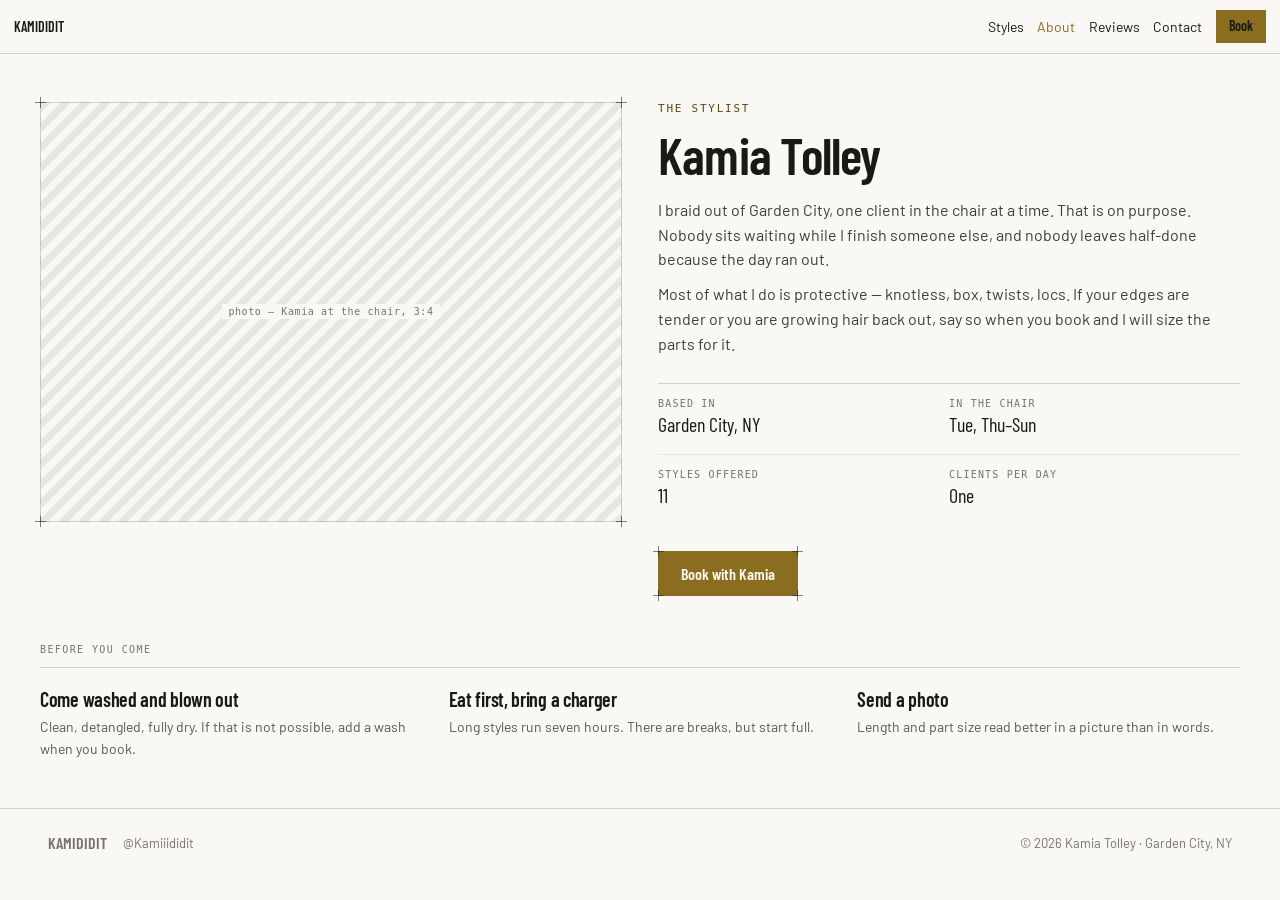
==== about.html @ e4495ba7 "Strip repo down to just the website Moves site/ contents up to the repo root and removes the Claude " ====
<!DOCTYPE html>
<html lang="en">
<head>
<meta charset="utf-8">
<meta name="viewport" content="width=device-width, initial-scale=1">
<title>About Kamia — KamiDidIt</title>
<meta name="description" content="Kamia Tolley braids one client at a time out of Garden City, NY. Read what to know before you sit down.">
<link rel="stylesheet" href="assets/styles.css">
<link rel="stylesheet" href="assets/site.css">
</head>
<body>

<header class="nav site-nav">
  <a class="nav-brand" href="index.html">KAMIDIDIT</a>
  <nav class="nav-links">
    <a href="index.html">Styles</a>
    <a href="about.html" aria-current="page">About</a>
    <a href="reviews.html">Reviews</a>
    <a href="contact.html">Contact</a>
  </nav>
  <a class="btn btn-primary" href="book.html">Book</a>
  <button class="nav-toggle" id="navToggle" aria-expanded="false" aria-controls="navPanel" aria-label="Menu">
    <svg width="20" height="20" viewBox="0 0 24 24" fill="none" stroke="currentColor" stroke-width="1.5"><path d="M3 6h18M3 12h18M3 18h18"/></svg>
  </button>
  <div class="nav-panel" id="navPanel">
    <a href="index.html">Styles</a>
    <a href="about.html" aria-current="page">About</a>
    <a href="reviews.html">Reviews</a>
    <a href="contact.html">Contact</a>
    <a class="btn btn-primary" href="book.html">Book an appointment</a>
  </div>
</header>

<div class="about-grid">
  <div class="ph blueprint" style="height:420px"><i class="corner tl"></i><i class="corner tr"></i><i class="corner bl"></i><i class="corner br"></i><span>photo — Kamia at the chair, 3:4</span></div>
  <div>
    <div class="page-kicker">THE STYLIST</div>
    <h1>Kamia Tolley</h1>
    <p>I braid out of Garden City, one client in the chair at a time. That is on purpose. Nobody sits waiting while I finish someone else, and nobody leaves half-done because the day ran out.</p>
    <p>Most of what I do is protective — knotless, box, twists, locs. If your edges are tender or you are growing hair back out, say so when you book and I will size the parts for it.</p>
    <div class="about-stats">
      <div><div class="eyebrow">BASED IN</div><div class="value">Garden City, NY</div></div>
      <div><div class="eyebrow">IN THE CHAIR</div><div class="value">Tue, Thu–Sun</div></div>
      <div><div class="eyebrow">STYLES OFFERED</div><div class="value">11</div></div>
      <div><div class="eyebrow">CLIENTS PER DAY</div><div class="value">One</div></div>
    </div>
    <a class="btn btn-primary blueprint" href="book.html" style="padding:12px 22px;font-size:16px;margin-top:26px"><i class="corner tl"></i><i class="corner tr"></i><i class="corner bl"></i><i class="corner br"></i>Book with Kamia</a>
  </div>
</div>

<div class="section-rule">
  <div class="eyebrow">BEFORE YOU COME</div>
  <div class="prep-grid">
    <div><h4>Come washed and blown out</h4><p>Clean, detangled, fully dry. If that is not possible, add a wash when you book.</p></div>
    <div><h4>Eat first, bring a charger</h4><p>Long styles run seven hours. There are breaks, but start full.</p></div>
    <div><h4>Send a photo</h4><p>Length and part size read better in a picture than in words.</p></div>
  </div>
</div>

<footer class="site-footer">
  <span class="nav-brand">KAMIDIDIT</span>
  <span>@Kamiiididit</span>
  <span class="copyright">© 2026 Kamia Tolley · Garden City, NY</span>
</footer>

<script src="assets/site.js"></script>
</body>
</html>
---- assets/styles.css ----
/* Industry — design-system tokens and component classes. This file is the source of truth for the system's look; retune it here and see readme.md. */
@import url('https://fonts.googleapis.com/css2?family=Barlow:wght@400;500;700&family=Barlow+Condensed:wght@400;600&display=swap');

:root {
  --color-bg: #f2f2f3;
  --color-surface: #e9e9ea;
  --color-text: #1d1f20;
  --color-accent: #5980a6;
  --color-accent-2: #728fab;
  --color-divider: color-mix(in srgb, #1d1f20 16%, transparent);

  /* Tonal ramps — generated in OKLCH on one shared lightness scale, so the
     same step of any role matches the others in visual value. */
  --color-neutral-100: #f5f5f8;
  --color-neutral-200: #e7e7ea;
  --color-neutral-300: #d4d4d7;
  --color-neutral-400: #b7b7ba;
  --color-neutral-500: #98989b;
  --color-neutral-600: #7a7a7d;
  --color-neutral-700: #5d5d60;
  --color-neutral-800: #424244;
  --color-neutral-900: #2b2b2d;

  --color-accent-100: #eef6ff;
  --color-accent-200: #d6ebff;
  --color-accent-300: #b5d9fd;
  --color-accent-400: #94bce3;
  --color-accent-500: #749dc4;
  --color-accent-600: #597ea3;
  --color-accent-700: #416180;
  --color-accent-800: #2c455d;
  --color-accent-900: #1d2d3d;

  --color-accent-2-100: #eef6ff;
  --color-accent-2-200: #d6ebff;
  --color-accent-2-300: #bdd8f2;
  --color-accent-2-400: #9ebbd8;
  --color-accent-2-500: #7e9cb8;
  --color-accent-2-600: #627d98;
  --color-accent-2-700: #486077;
  --color-accent-2-800: #314457;
  --color-accent-2-900: #1f2d3a;

  --font-heading: "Barlow Condensed", system-ui, sans-serif;
  --font-heading-weight: 600;
  --font-body: "Barlow", system-ui, sans-serif;

  --space-1: 3.4px;
  --space-2: 6.8px;
  --space-3: 10.2px;
  --space-4: 13.6px;
  --space-6: 20.4px;
  --space-8: 27.2px;

  --radius-sm: 2px;
  --radius-md: 4px;
  --radius-lg: 7px;

  /* Elevation — derived from the ground: soft ink-tinted shadows on a
     light theme, a hairline edge + ambient darkness on a dark one. */
  --shadow-sm: 0 1px 2px color-mix(in srgb, #2b2b2d 14%, transparent);
  --shadow-md: 0 3px 10px color-mix(in srgb, #2b2b2d 16%, transparent);
  --shadow-lg: 0 12px 32px color-mix(in srgb, #2b2b2d 22%, transparent);
}

body {
  background: var(--color-bg);
  color: var(--color-text);
  font-family: var(--font-body);
}
h1, h2, h3, h4 { font-family: var(--font-heading); font-weight: var(--font-heading-weight); }

.blueprint {
  position: relative;
  border: 1px solid var(--color-divider);
  border-radius: 0;
}
/* The overlay image treatments (halftone, duotone) clip their overlay
   (overflow:hidden); a blueprint wrapper draws its registration marks
   outside the box, so when both classes share a wrapper the frame must
   win. */
.blueprint.halftone, .blueprint.plate, .blueprint.duotone { overflow: visible; }
.blueprint > .corner {
  position: absolute; width: 11px; height: 11px;
  color: color-mix(in srgb, var(--color-text) 55%, transparent);
}
.blueprint > .corner::before, .blueprint > .corner::after {
  content: ""; position: absolute; background: currentColor;
}
.blueprint > .corner::before { left: 5px; top: 0; width: 1px; height: 100%; }
.blueprint > .corner::after  { top: 5px; left: 0; width: 100%; height: 1px; }
.blueprint > .corner.tl { top: -6px; left: -6px; }
.blueprint > .corner.tr { top: -6px; right: -6px; }
.blueprint > .corner.bl { bottom: -6px; left: -6px; }
.blueprint > .corner.br { bottom: -6px; right: -6px; }

.duotone{position:relative;overflow:hidden}
.duotone::after{content:"";position:absolute;inset:0;pointer-events:none;
  background:var(--color-accent);mix-blend-mode:color}

/* ══════════════════════════════════════════════════════════════════════════
   Components — built with the tokens above. Plain CSS
   on plain HTML: no JavaScript, no build step. Each class is documented in
   readme.md and demonstrated in foundations/ and components/.
   ══════════════════════════════════════════════════════════════════════ */

*, *::before, *::after { box-sizing: border-box; }
body { margin: 0; font-size: 15px; line-height: 1.55; font-weight: 400; }
h1, h2, h3, h4, h5, h6 {
  font-family: var(--font-heading); font-weight: var(--font-heading-weight);
  line-height: 1.12; letter-spacing: -0.015em; margin: 0 0 var(--space-2);
}
h1 { font-size: 42px; }
h2 { font-size: 32px; }
h3 { font-size: 25px; }
h4 { font-size: 20px; }
h5 { font-size: 16px; }
h6 { font-size: 13px; }
h6 { letter-spacing: 0.08em; text-transform: uppercase; }
p { margin: 0 0 var(--space-3); }
a { color: var(--color-accent); text-underline-offset: 3px; }
img { display: block; max-width: 100%; }
figure { margin: 0; }
figcaption {
  font-size: 11px; margin-top: var(--space-1);
  color: color-mix(in srgb, var(--color-text) 55%, transparent);
}
.text-muted { color: color-mix(in srgb, var(--color-text) 55%, transparent); }
:focus { outline: none; }
:focus-visible { outline: 2px solid var(--color-accent); outline-offset: 2px; }
::selection { background: color-mix(in srgb, var(--color-accent) 30%, transparent); }

/* — rules — */
.hr {
  height: 1px; border: 0; margin: var(--space-4) 0;
  background: var(--color-divider);
}

/* — buttons — */
.btn {
  display: inline-flex; align-items: center; justify-content: center; gap: 6px;
  cursor: pointer; text-decoration: none;
  font-family: var(--font-heading); font-weight: var(--font-heading-weight);
  font-size: 14px; line-height: 1.2; color: var(--color-text); /* matches the .input's 14px —
     the pair sits side by side in sign-up rows */
  background: transparent; border: 1px solid transparent;
  padding: var(--space-2) calc(var(--space-3) * 1.2);
  border-radius: var(--radius-md);
}
.btn svg { display: block; }
.btn:disabled { opacity: 0.45; cursor: not-allowed; }
.btn-primary { background: var(--color-accent); color: var(--color-bg); }
.btn-primary:hover { background: var(--color-accent-600); }
.btn-primary:active { background: var(--color-accent-700); }
.btn-secondary { border-color: var(--color-divider); }
.btn-secondary:hover { background: color-mix(in srgb, var(--color-text) 7%, transparent); }
.btn-secondary:active { background: color-mix(in srgb, var(--color-text) 14%, transparent); }
.btn-ghost { color: var(--color-accent); padding-inline: var(--space-1); }
.btn-ghost:hover { background: color-mix(in srgb, var(--color-accent) 10%, transparent); }
.btn-ghost:active { background: color-mix(in srgb, var(--color-accent) 18%, transparent); }
.btn-icon { width: 36px; height: 36px; padding: 0; }
.btn-block { width: 100%; margin-top: var(--space-2); }

/* — forms — */
.field > label {
  display: block; font-size: 12px; margin-bottom: 5px;
  color: color-mix(in srgb, var(--color-text) 70%, transparent);
}
.input {
  width: 100%; min-height: 36px; padding: 6px 10px; font: inherit;
  font-size: 14px; color: var(--color-text); caret-color: var(--color-accent);
  background: var(--color-surface);
  border: 1px solid var(--color-divider); border-radius: var(--radius-md);
}
.input:hover { border-color: color-mix(in srgb, var(--color-text) 45%, transparent); }
.input:focus-visible { border-color: var(--color-accent); outline-offset: 0; }
textarea.input { min-height: 90px; resize: vertical; }
.radio { display: inline-flex; align-items: center; gap: 8px; cursor: pointer; font-size: 14px; }
.radio input, .seg-opt input {
  position: absolute; opacity: 0; width: 0; height: 0; pointer-events: none;
}
.radio .dot {
  width: 16px; height: 16px; flex: none; border-radius: 50%;
  border: 1.5px solid var(--color-divider);
}
.radio:hover .dot { border-color: var(--color-accent); }
.radio input:checked + .dot {
  border-color: var(--color-accent); background: var(--color-accent);
  box-shadow: inset 0 0 0 4px var(--color-bg);
}
.radio input:focus-visible + .dot { outline: 2px solid var(--color-accent); outline-offset: 2px; }
.seg {
  display: inline-flex; overflow: hidden;
  border: 1px solid var(--color-divider); border-radius: var(--radius-md);
}
.seg-opt {
  display: inline-flex; align-items: center; gap: 6px;
  padding: 7px 12px; font-size: 13px; cursor: pointer;
}
.seg-opt + .seg-opt { border-left: 1px solid var(--color-divider); }
.seg-opt:has(input:checked) { background: var(--color-accent); color: var(--color-bg); }
.seg-opt:not(:has(input:checked)):hover { background: color-mix(in srgb, var(--color-text) 7%, transparent); }
.seg-opt:has(input:focus-visible) { outline: 2px solid var(--color-accent); outline-offset: -2px; }

/* — cards — */
.card {
  display: flex; flex-direction: column; gap: var(--space-2);
  padding: var(--space-3); border-radius: var(--radius-md); background: var(--color-surface);
}
.card-kicker { font-size: 10px; letter-spacing: 0.1em; text-transform: uppercase; color: var(--color-accent); }
.card-title {
  font-family: var(--font-heading); font-weight: var(--font-heading-weight);
  font-size: 17px; line-height: 1.2;
}
.card-body { margin: 0; font-size: 13px; opacity: 0.8; flex: 1; }
.card-meta {
  display: flex; align-items: center; gap: 6px; font-size: 11px;
  color: color-mix(in srgb, var(--color-text) 50%, transparent);
}
.elev-sm { box-shadow: var(--shadow-sm); }
.elev-md { box-shadow: var(--shadow-md); }
.elev-lg { box-shadow: var(--shadow-lg); }

/* — tags — */
.tag {
  display: inline-flex; align-items: center; font-size: 11px;
  letter-spacing: 0.02em; padding: 3px 10px;
  border-radius: calc(var(--radius-md) * 0.75);
}
.tag-accent { background: var(--color-accent-100); color: var(--color-accent-800); }
.tag-accent-2 { background: var(--color-accent-2-100); color: var(--color-accent-2-800); }
.tag-neutral { background: var(--color-neutral-100); color: var(--color-neutral-800); }
.tag-outline { border: 1px solid var(--color-accent); color: var(--color-accent); }

/* — navigation — */
.nav {
  display: flex; align-items: center; gap: var(--space-4);
  padding: var(--space-3) var(--space-4);
  border-bottom: none;
}
.nav-brand {
  font-family: var(--font-heading); font-weight: var(--font-heading-weight);
  font-size: 18px; margin-right: auto;
}
.nav a { color: inherit; text-decoration: none; font-size: 14px; }
.nav a:hover, .nav a[aria-current='page'] { color: var(--color-accent); }

/* — tables — */
.table { width: 100%; border-collapse: collapse; font-size: 14px; }
.table th {
  text-align: left; font-size: 11px; letter-spacing: 0.08em; text-transform: uppercase;
  color: color-mix(in srgb, var(--color-text) 60%, transparent);
  padding: var(--space-2); border-bottom: 1px solid var(--color-divider);
}
.table td {
  padding: var(--space-2);
  border-bottom: 1px solid color-mix(in srgb, var(--color-text) 8%, transparent);
}
.table tbody tr:hover { background: color-mix(in srgb, var(--color-text) 4%, transparent); }

/* — dialog — */
.dialog-backdrop {
  position: fixed; inset: 0; display: grid; place-items: center;
  padding: var(--space-4);
  background: color-mix(in srgb, var(--color-neutral-900) 50%, transparent);
}
.dialog {
  width: min(440px, 100%); display: flex; flex-direction: column; gap: var(--space-3);
  padding: var(--space-4); border-radius: var(--radius-lg);
  background: var(--color-surface); box-shadow: var(--shadow-lg);
}
.dialog-title {
  font-family: var(--font-heading); font-weight: var(--font-heading-weight);
  font-size: 20px;
}
.dialog-body { font-size: 14px; opacity: 0.85; }
.dialog-actions { display: flex; justify-content: flex-end; gap: var(--space-2); margin-top: var(--space-2); }

/* — blueprint frame: components are wireframe objects (see .blueprint
     and .corner above) — square, transparent, hairline-bordered — */
.card, .btn, .input, .tag, .seg, .dialog { border-radius: 0; }
.card, .dialog { background: transparent; border: 1px solid var(--color-divider); }
.btn { border: 1px solid var(--color-divider); }
.btn-primary { border-color: var(--color-accent); }
.btn-ghost { border-color: transparent; }
---- assets/site.css ----
/* KamiDidIt — brand layer on top of the Industry design system (styles.css).
   Only tokens + page layout live here; components (.btn, .card, .nav, .tag,
   .table, .field/.input, .seg, .blueprint) come from the design system. */

:root {
  /* Brand override — warm gold-on-cream, light */
  --color-bg: #faf8f4;
  --color-surface: #f1eee7;
  --color-text: #1b1915;
  --color-accent: #8a6d1f;
  --color-accent-2: #8a6d1f;
  --color-divider: color-mix(in srgb, #1b1915 18%, transparent);

  --color-neutral-100: #f5f4f0;
  --color-neutral-200: #e8e6e0;
  --color-neutral-300: #d5d2ca;
  --color-neutral-400: #b6b3aa;
  --color-neutral-500: #94918a;
  --color-neutral-600: #76736c;
  --color-neutral-700: #5a5751;
  --color-neutral-800: #3f3d38;
  --color-neutral-900: #2a2824;

  --color-accent-100: #f7f0da;
  --color-accent-200: #eee2bc;
  --color-accent-300: #e0cd96;
  --color-accent-400: #c2a95f;
  --color-accent-500: #a78a34;
  --color-accent-600: #705818;
  --color-accent-700: #5c4713;
  --color-accent-800: #46360e;
  --color-accent-900: #241b06;

  --color-accent-2-100: #f7f0da;
  --color-accent-2-800: #46360e;

  --shadow-sm: 0 1px 2px rgba(27, 25, 21, .14);
  --shadow-md: 0 3px 10px rgba(27, 25, 21, .16);
  --shadow-lg: 0 12px 32px rgba(27, 25, 21, .22);

  /* Fixed brand ink — the reversed-type band, same in both themes */
  --color-ink: #2b2418;
  --color-ink-text: #f7f4ee;

  --page-pad: 48px;
}

@media (prefers-color-scheme: dark) {
  :root {
    --color-bg: #141310;
    --color-surface: #1e1c18;
    --color-text: #f3f0ea;
    --color-accent: #d9b65a;
    --color-accent-2: #d9b65a;
    --color-divider: color-mix(in srgb, #f3f0ea 20%, transparent);

    --color-neutral-100: #252420;
    --color-neutral-200: #2e2c27;
    --color-neutral-300: #3c3a34;
    --color-neutral-400: #6c6a63;
    --color-neutral-500: #8c8a82;
    --color-neutral-600: #a8a59c;
    --color-neutral-700: #c5c1b8;
    --color-neutral-800: #ded9d0;
    --color-neutral-900: #f4f1ea;

    --color-accent-100: #2c2413;
    --color-accent-200: #3a2f18;
    --color-accent-300: #4c3e1f;
    --color-accent-400: #6d5a2e;
    --color-accent-500: #a88b42;
    --color-accent-600: #e7ca83;
    --color-accent-700: #e4c576;
    --color-accent-800: #f3e5bd;
    --color-accent-900: #1a1509;

    --color-accent-2-100: #2c2413;
    --color-accent-2-800: #f3e5bd;

    --shadow-sm: 0 1px 2px rgba(0, 0, 0, .5);
    --shadow-md: 0 3px 10px rgba(0, 0, 0, .55);
    --shadow-lg: 0 12px 32px rgba(0, 0, 0, .6);
  }
}

html { background: var(--color-bg); }
body { max-width: 1280px; margin: 0 auto; }

/* Primary button text needs to read on the gold fill in both themes —
   the design system's default .btn-primary color is --color-bg, which is
   already right, but keep it explicit where a link isn't a real button. */
.btn-primary { color: var(--color-bg); }

/* — placeholder photo/map blocks — the site ships without real photography
   yet; these mark exactly where it drops in later. — */
.ph {
  position: relative;
  background: repeating-linear-gradient(135deg, var(--color-neutral-200) 0 7px, var(--color-bg) 7px 14px);
  display: grid;
  place-items: center;
  text-align: center;
}
.ph span {
  font: 10px ui-monospace, Menlo, monospace;
  letter-spacing: .06em;
  color: var(--color-neutral-600);
  background: var(--color-bg);
  padding: 2px 6px;
}

/* — site nav — */
.site-nav {
  border-bottom: 1px solid var(--color-divider);
  position: relative;
}
.site-nav .nav-links { display: flex; align-items: center; gap: var(--space-4); }
.nav-toggle {
  display: none;
  margin-left: auto;
  background: none; border: none; cursor: pointer;
  width: 36px; height: 36px; padding: 0;
  color: var(--color-text);
}
.nav-toggle svg { display: block; margin: auto; }
.nav-panel { display: none; }

@media (max-width: 760px) {
  .site-nav .nav-links, .site-nav > .btn-primary { display: none; }
  .nav-toggle { display: block; }
  .site-nav.is-open .nav-panel {
    display: flex; flex-direction: column; gap: 2px;
    position: absolute; top: 100%; left: 0; right: 0;
    background: var(--color-bg);
    border-bottom: 1px solid var(--color-divider);
    padding: var(--space-2) var(--space-4) var(--space-4);
    box-shadow: var(--shadow-md);
    z-index: 20;
  }
  .nav-panel a {
    padding: 12px 4px; color: inherit; text-decoration: none;
    border-bottom: 1px solid color-mix(in srgb, var(--color-text) 8%, transparent);
    font-size: 15px;
  }
  .nav-panel a[aria-current='page'] { color: var(--color-accent); }
  .nav-panel .btn { margin-top: 10px; }
}

/* — page chrome — */
.page-header {
  padding: 52px var(--page-pad) 40px;
  border-bottom: 1px solid var(--color-divider);
}
.page-kicker {
  font: 11px ui-monospace, Menlo, monospace;
  letter-spacing: .16em;
  color: var(--color-accent-700);
  margin-bottom: 14px;
}
.section { padding: 64px var(--page-pad) 0; }
.section:last-of-type { padding-bottom: 64px; }
.section-title-row {
  display: flex; align-items: baseline; gap: 14px; margin-bottom: 26px; flex-wrap: wrap;
}
.eyebrow {
  font: 10px ui-monospace, monospace; letter-spacing: .12em; color: var(--color-neutral-600);
}

/* — homepage hero — */
.hero {
  display: grid; grid-template-columns: 1.05fr .95fr; gap: 48px;
  padding: 56px var(--page-pad) 0; align-items: center;
}
.hero h1 { font-size: 70px; line-height: .94; margin: 0 0 20px; }
.hero p { font-size: 17px; max-width: 40ch; color: var(--color-neutral-800); }
.hero-actions { display: flex; gap: 12px; margin-top: 26px; flex-wrap: wrap; }

.info-strip {
  display: grid; grid-template-columns: repeat(3, 1fr);
  border-top: 1px solid var(--color-divider); margin-top: 52px;
}
.info-strip > div { padding: 18px var(--page-pad); }
.info-strip > div + div { border-left: 1px solid var(--color-divider); padding: 18px 24px; }
.info-strip .eyebrow { margin-bottom: 4px; }
.info-strip .value { font-size: 15px; }

.braid-grid { display: grid; grid-template-columns: repeat(3, 1fr); gap: 26px; }
.also-on-menu { display: flex; flex-wrap: wrap; gap: 8px; margin-top: 24px; align-items: center; }
.also-on-menu .eyebrow { margin-right: 6px; }

.ink-band { background: var(--color-ink); color: var(--color-ink-text); padding: 52px var(--page-pad); }
.ink-band .quote { font-size: 17px; line-height: 1.5; color: rgba(247, 244, 238, .92); }
.ink-band .attrib { font: 10px ui-monospace, monospace; letter-spacing: .12em; color: rgba(247, 244, 238, .6); }
.ink-band-grid { display: grid; grid-template-columns: repeat(3, 1fr); gap: 40px; }
.ink-band .btn { border-color: rgba(247, 244, 238, .5); color: #f2f2f3; }

.visit-grid {
  display: grid; grid-template-columns: 1fr 1fr; gap: 40px;
  padding: 52px var(--page-pad); border-top: 1px solid var(--color-divider);
}
.hours-list { font-size: 15px; line-height: 2; margin-top: 10px; }
.hours-list .closed { color: var(--color-neutral-600); }

.site-footer {
  display: flex; align-items: center; gap: 16px; padding: 22px var(--page-pad);
  border-top: 1px solid var(--color-divider); font-size: 13px; color: var(--color-neutral-600);
  flex-wrap: wrap;
}
.site-footer .nav-brand { margin: 0; font-size: 16px; }
.site-footer .copyright { margin-left: auto; }

/* — about page — */
.about-grid { display: grid; grid-template-columns: 1fr 1fr; gap: 36px; padding: 48px 40px; }
.about-grid h1 { font-size: 52px; line-height: .98; margin: 0 0 18px; }
.about-grid p { font-size: 16px; color: var(--color-neutral-800); }
.about-stats { display: grid; grid-template-columns: 1fr 1fr; gap: 0; margin-top: 26px; border-top: 1px solid var(--color-divider); }
.about-stats > div { padding: 14px 0; }
.about-stats > div:nth-child(n+3) { border-top: 1px solid color-mix(in srgb, var(--color-text) 8%, transparent); }
.about-stats .value { font-family: var(--font-heading); font-size: 20px; }
.prep-grid { display: grid; grid-template-columns: repeat(3, 1fr); gap: 26px; margin-top: 20px; }
.prep-grid h4 { margin: 0 0 6px; }
.prep-grid p { font-size: 14px; color: var(--color-neutral-700); margin: 0; }
.section-rule { padding: 0 40px 48px; }
.section-rule .eyebrow { padding-bottom: 12px; border-bottom: 1px solid var(--color-divider); letter-spacing: .14em; }

/* — reviews page — */
.reviews-header { display: flex; align-items: flex-end; gap: 28px; padding: 44px var(--page-pad) 28px; border-bottom: 1px solid var(--color-divider); flex-wrap: wrap; }
.reviews-header h1 { font-size: 52px; margin: 0; }
.reviews-header .rating { margin-left: auto; text-align: right; }
.reviews-header .rating .num { font-family: var(--font-heading); font-size: 56px; line-height: 1; color: var(--color-accent-700); }
.reviews-grid { display: grid; grid-template-columns: 1fr 1fr; gap: 24px; padding: 32px var(--page-pad) 44px; }

/* — contact page — */
.contact-grid { display: grid; grid-template-columns: 1.2fr .8fr; gap: 40px; padding: 44px var(--page-pad) 56px; }
.contact-grid h1 { font-size: 48px; margin: 0 0 8px; }
.reach-list { font-size: 15px; line-height: 2.1; }

/* — booking wizard — */
.wizard-wrap { display: flex; justify-content: center; padding: 40px 20px 64px; }
.wizard-card { width: 100%; max-width: 420px; background: var(--color-bg); border: 1px solid var(--color-divider); box-shadow: var(--shadow-sm); }
.wizard-head { display: flex; align-items: center; gap: 10px; padding: 14px 16px; border-bottom: 1px solid var(--color-divider); }
.wizard-head .brand { margin: 0 0 0 auto; font-family: var(--font-heading); font-weight: 600; font-size: 15px; }
.wizard-progress { display: grid; grid-template-columns: repeat(4, 1fr); gap: 4px; padding: 0 16px; margin-top: 14px; }
.wizard-progress span { height: 3px; background: var(--color-neutral-300); }
.wizard-progress span.done { background: var(--color-accent); }
.wizard-step { padding: 20px 16px 24px; }
.wizard-step h3 { font-size: 28px; margin: 0 0 4px; }
.wizard-step > p.step-hint { font-size: 14px; color: var(--color-neutral-700); }
.wizard-step[hidden] { display: none; }

.style-list { display: flex; flex-direction: column; gap: 0; margin-top: 10px; }
.style-list .radio { justify-content: space-between; padding: 13px 0; border-bottom: 1px solid color-mix(in srgb, var(--color-text) 9%, transparent); width: 100%; }
.style-list .radio .name { display: flex; gap: 10px; align-items: center; }
.style-list .radio .hrs { color: var(--color-neutral-600); font-size: 13px; }

.field-block { margin-top: 18px; }
.field-block .eyebrow { margin-bottom: 8px; }

.cal-head { display: flex; justify-content: space-between; align-items: center; margin: 16px 0 10px; }
.cal-head .month { font-family: var(--font-heading); font-size: 19px; }
.cal-head .arrows { display: flex; gap: 6px; }
.cal-dow { display: grid; grid-template-columns: repeat(7, 1fr); gap: 4px; font: 10px ui-monospace, monospace; color: var(--color-neutral-600); text-align: center; margin-bottom: 6px; }
.cal-grid { display: grid; grid-template-columns: repeat(7, 1fr); gap: 4px; text-align: center; font-size: 13px; }
.cal-grid button {
  padding: 9px 0; border: 1px solid var(--color-divider); background: var(--color-bg); color: var(--color-text);
  font: inherit; cursor: pointer;
}
.cal-grid button.muted { color: var(--color-neutral-400); border-color: transparent; cursor: default; }
.cal-grid button.selected { background: var(--color-accent); color: var(--color-bg); border-color: var(--color-accent); }
.cal-grid button:disabled { cursor: not-allowed; opacity: .5; }

.time-row { display: flex; gap: 8px; }
.time-row .seg-opt { flex: 1; justify-content: center; border: 1px solid var(--color-divider); min-height: 44px; }

.summary-table td { font-size: 14px; }
.summary-table .total td { font-family: var(--font-heading); font-size: 17px; }
.summary-table .muted td { color: var(--color-neutral-600); }

.confirm-panel { padding: 40px 16px 48px; text-align: center; }
.confirm-panel .mark { width: 56px; height: 56px; margin: 0 auto 18px; border: 1px solid var(--color-accent); display: grid; place-items: center; color: var(--color-accent); }
.confirm-panel h3 { font-size: 26px; margin: 0 0 10px; }
.confirm-panel p { color: var(--color-neutral-700); font-size: 14px; }

/* — responsive — */
@media (max-width: 900px) {
  :root { --page-pad: 24px; }
  .hero, .about-grid, .visit-grid, .contact-grid { grid-template-columns: 1fr; }
  .hero { padding-top: 40px; }
  .hero .ph { order: -1; height: 300px !important; }
  .braid-grid { grid-template-columns: repeat(2, 1fr); }
  .ink-band-grid, .reviews-grid, .prep-grid { grid-template-columns: 1fr; }
  .info-strip { grid-template-columns: 1fr; }
  .info-strip > div + div { border-left: none; border-top: 1px solid var(--color-divider); }
  .reviews-header .rating { margin-left: 0; text-align: left; }
  .hero h1 { font-size: 48px; }
}
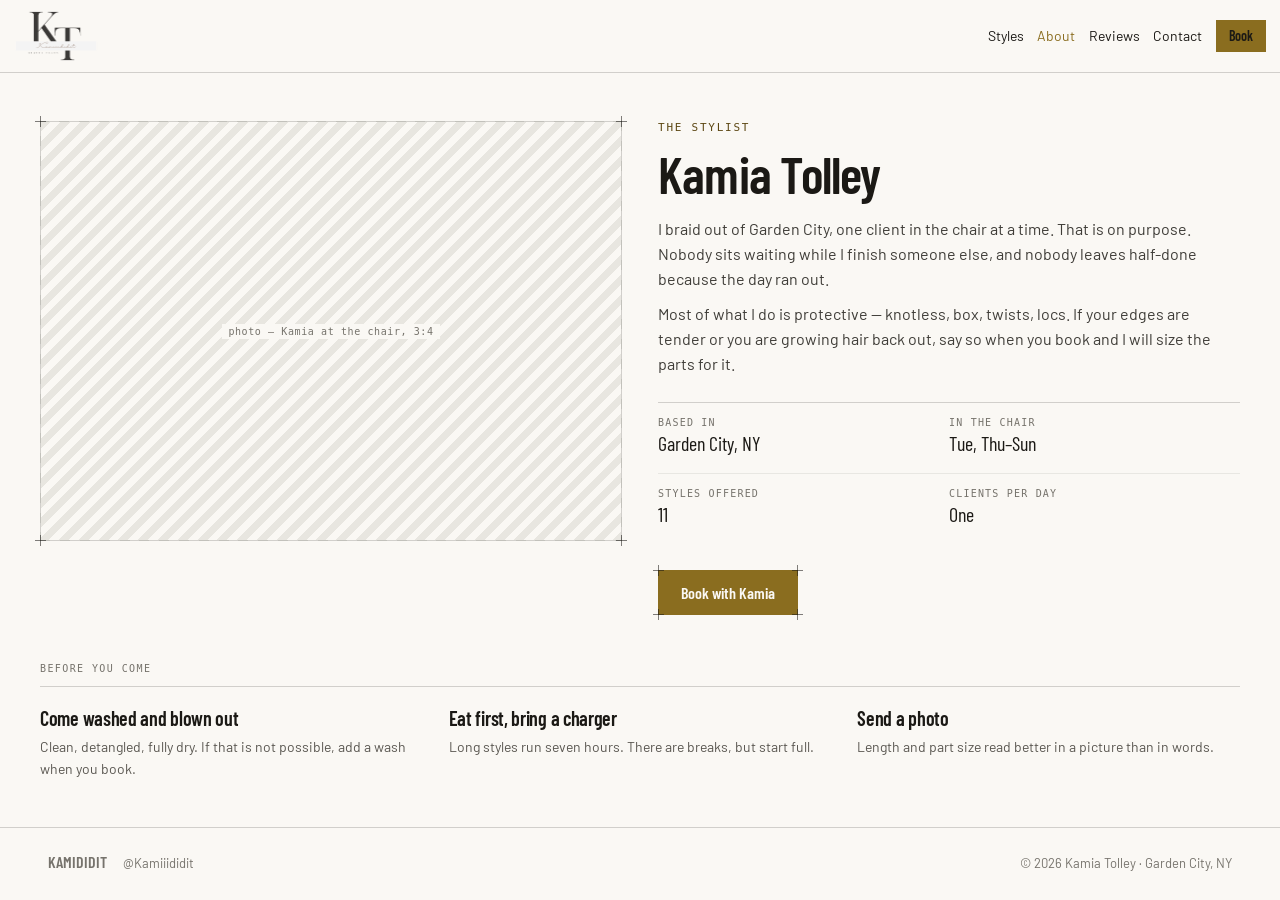
==== commit 175d3dd4: "Photos" ====
--- a/about.html
+++ b/about.html
@@ -11,7 +11,7 @@
 <body>
 
 <header class="nav site-nav">
-  <a class="nav-brand" href="index.html">KAMIDIDIT</a>
+  <a class="nav-brand" href="index.html"><img class="nav-logo" src="assets/logo.png" alt="KamiiiDidIt"></a>
   <nav class="nav-links">
     <a href="index.html">Styles</a>
     <a href="about.html" aria-current="page">About</a>
--- a/assets/site.css
+++ b/assets/site.css
@@ -38,49 +38,11 @@
   --shadow-md: 0 3px 10px rgba(27, 25, 21, .16);
   --shadow-lg: 0 12px 32px rgba(27, 25, 21, .22);
 
-  /* Fixed brand ink — the reversed-type band, same in both themes */
+  /* Fixed brand ink — the reversed-type band */
   --color-ink: #2b2418;
   --color-ink-text: #f7f4ee;
 
   --page-pad: 48px;
-}
-
-@media (prefers-color-scheme: dark) {
-  :root {
-    --color-bg: #141310;
-    --color-surface: #1e1c18;
-    --color-text: #f3f0ea;
-    --color-accent: #d9b65a;
-    --color-accent-2: #d9b65a;
-    --color-divider: color-mix(in srgb, #f3f0ea 20%, transparent);
-
-    --color-neutral-100: #252420;
-    --color-neutral-200: #2e2c27;
-    --color-neutral-300: #3c3a34;
-    --color-neutral-400: #6c6a63;
-    --color-neutral-500: #8c8a82;
-    --color-neutral-600: #a8a59c;
-    --color-neutral-700: #c5c1b8;
-    --color-neutral-800: #ded9d0;
-    --color-neutral-900: #f4f1ea;
-
-    --color-accent-100: #2c2413;
-    --color-accent-200: #3a2f18;
-    --color-accent-300: #4c3e1f;
-    --color-accent-400: #6d5a2e;
-    --color-accent-500: #a88b42;
-    --color-accent-600: #e7ca83;
-    --color-accent-700: #e4c576;
-    --color-accent-800: #f3e5bd;
-    --color-accent-900: #1a1509;
-
-    --color-accent-2-100: #2c2413;
-    --color-accent-2-800: #f3e5bd;
-
-    --shadow-sm: 0 1px 2px rgba(0, 0, 0, .5);
-    --shadow-md: 0 3px 10px rgba(0, 0, 0, .55);
-    --shadow-lg: 0 12px 32px rgba(0, 0, 0, .6);
-  }
 }
 
 html { background: var(--color-bg); }
@@ -114,6 +76,7 @@
   position: relative;
 }
 .site-nav .nav-links { display: flex; align-items: center; gap: var(--space-4); }
+.nav-logo { display: block; height: 52px; width: auto; }
 .nav-toggle {
   display: none;
   margin-left: auto;
@@ -184,6 +147,8 @@
 .info-strip .value { font-size: 15px; }
 
 .braid-grid { display: grid; grid-template-columns: repeat(3, 1fr); gap: 26px; }
+.card-photo { height: 300px; width: 100%; object-fit: cover; display: block; }
+.card-photo-seat { height: 100%; width: 100%; object-fit: cover; display: block; }
 .also-on-menu { display: flex; flex-wrap: wrap; gap: 8px; margin-top: 24px; align-items: center; }
 .also-on-menu .eyebrow { margin-right: 6px; }
 
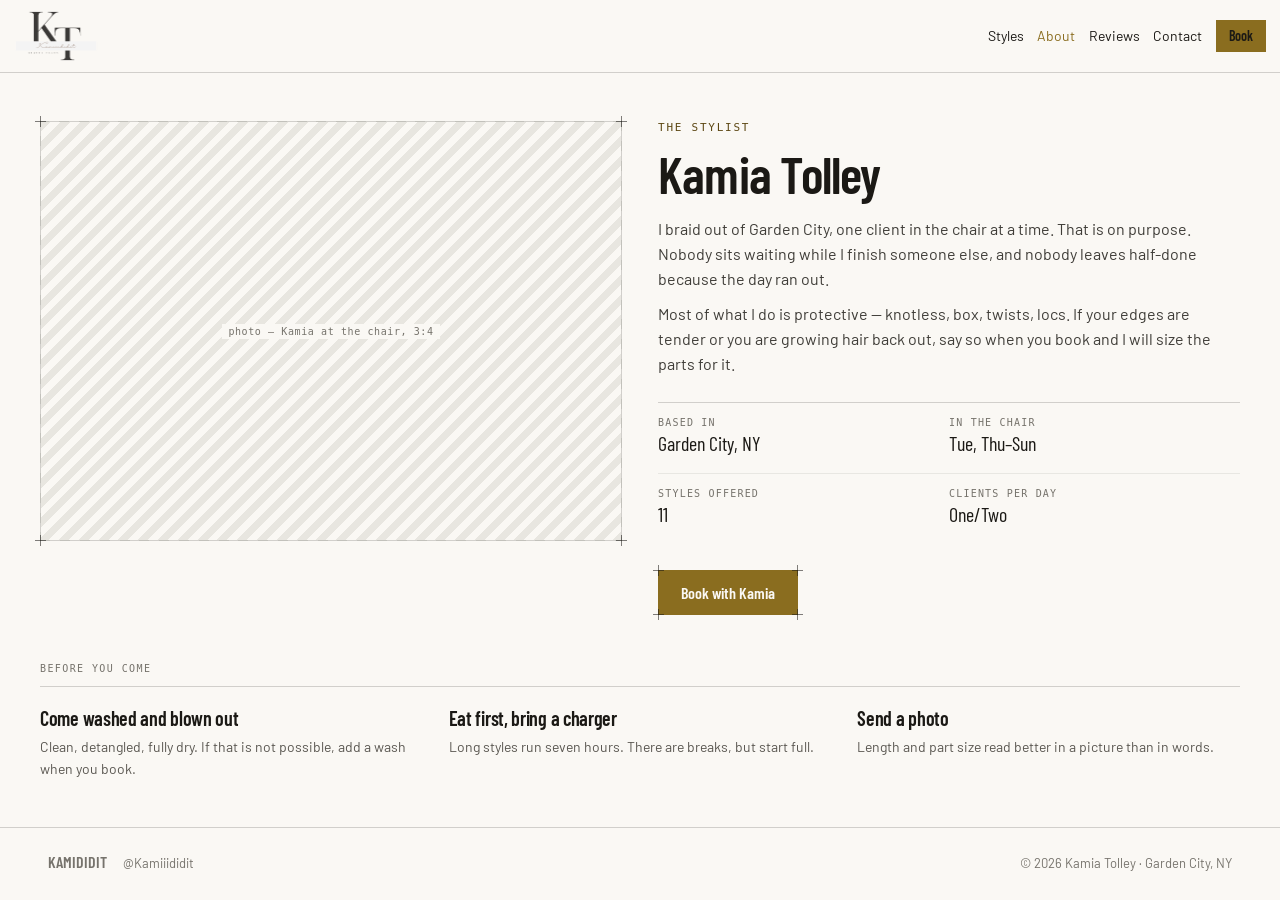
==== commit da216ad0: "Length-based durations, dynamic time slots, functional calendar, and real map - Booking wizard: cale" ====
--- a/about.html
+++ b/about.html
@@ -42,7 +42,7 @@
       <div><div class="eyebrow">BASED IN</div><div class="value">Garden City, NY</div></div>
       <div><div class="eyebrow">IN THE CHAIR</div><div class="value">Tue, Thu–Sun</div></div>
       <div><div class="eyebrow">STYLES OFFERED</div><div class="value">11</div></div>
-      <div><div class="eyebrow">CLIENTS PER DAY</div><div class="value">One</div></div>
+      <div><div class="eyebrow">CLIENTS PER DAY</div><div class="value">One/Two</div></div>
     </div>
     <a class="btn btn-primary blueprint" href="book.html" style="padding:12px 22px;font-size:16px;margin-top:26px"><i class="corner tl"></i><i class="corner tr"></i><i class="corner bl"></i><i class="corner br"></i>Book with Kamia</a>
   </div>
--- a/assets/site.css
+++ b/assets/site.css
@@ -233,8 +233,8 @@
 .cal-grid button.selected { background: var(--color-accent); color: var(--color-bg); border-color: var(--color-accent); }
 .cal-grid button:disabled { cursor: not-allowed; opacity: .5; }
 
-.time-row { display: flex; gap: 8px; }
-.time-row .seg-opt { flex: 1; justify-content: center; border: 1px solid var(--color-divider); min-height: 44px; }
+.time-row { display: flex; flex-wrap: wrap; gap: 8px; }
+.time-row .seg-opt { flex: 1 1 30%; justify-content: center; border: 1px solid var(--color-divider); min-height: 44px; }
 
 .summary-table td { font-size: 14px; }
 .summary-table .total td { font-family: var(--font-heading); font-size: 17px; }
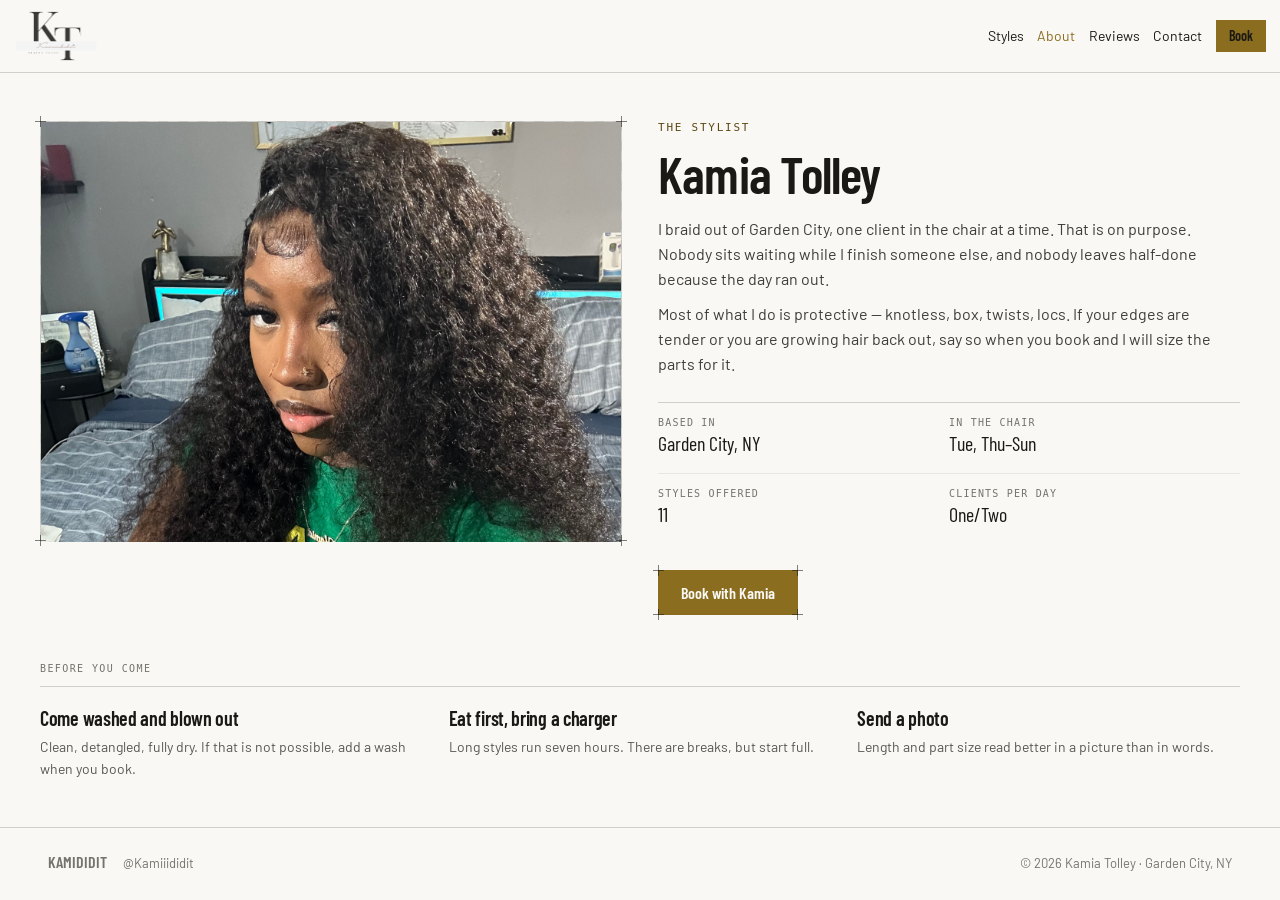
==== commit f8334c0c: "Small-Tweaks" ====
--- a/about.html
+++ b/about.html
@@ -32,7 +32,9 @@
 </header>
 
 <div class="about-grid">
-  <div class="ph blueprint" style="height:420px"><i class="corner tl"></i><i class="corner tr"></i><i class="corner bl"></i><i class="corner br"></i><span>photo — Kamia at the chair, 3:4</span></div>
+  <div class="ph blueprint" style="height:420px"><i class="corner tl"></i><i class="corner tr"></i><i class="corner bl"></i><i class="corner br"></i>
+    <img class = "card-photo-me" src = "assets/img/Kami.jpeg" alt = "Kami" style="object-position: center 15%;">
+  </div>
   <div>
     <div class="page-kicker">THE STYLIST</div>
     <h1>Kamia Tolley</h1>
--- a/assets/site.css
+++ b/assets/site.css
@@ -149,6 +149,7 @@
 .braid-grid { display: grid; grid-template-columns: repeat(3, 1fr); gap: 26px; }
 .card-photo { height: 300px; width: 100%; object-fit: cover; display: block; }
 .card-photo-seat { height: 100%; width: 100%; object-fit: cover; display: block; }
+.card-photo-me {height: 420px; width: 100%; object-fit: cover; display: block;}
 .also-on-menu { display: flex; flex-wrap: wrap; gap: 8px; margin-top: 24px; align-items: center; }
 .also-on-menu .eyebrow { margin-right: 6px; }
 
